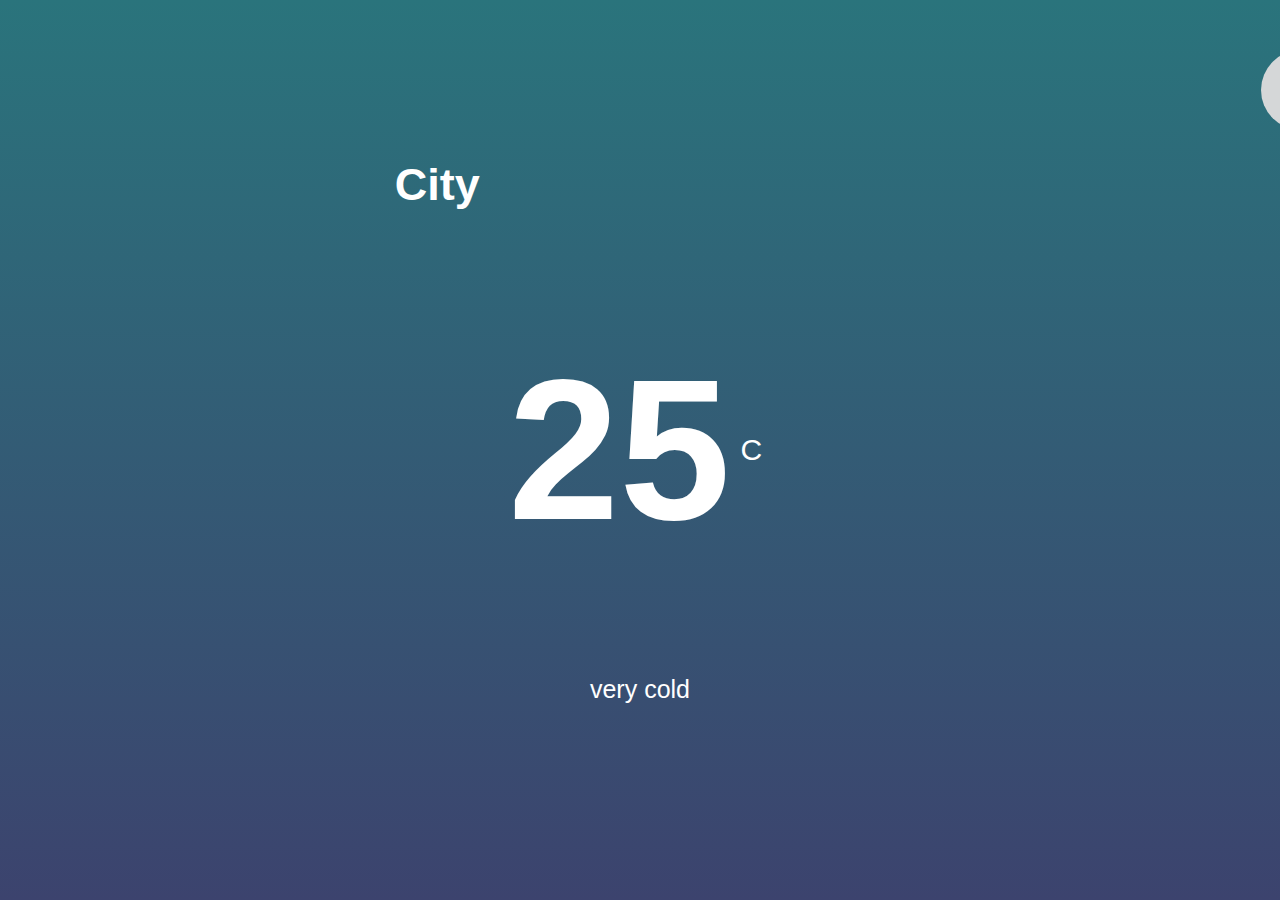
==== index.html @ f359d75b "Initialise the start of the weather application" ====
<!DOCTYPE html>
<html>
    <head>
        <title>Weather App</title>
        <link rel="stylesheet" href="style.css">
    </head>
    <body>
        <!-- Set up search box -->
        <link rel="stylesheet" href="https://maxcdn.bootstrapcdn.com/font-awesome/4.7.0/css/font-awesome.min.css">
        <div class="wrapper">
            <div class="search-box">
                <input type="text" placeholder="Search" class="input">
                <div class="btn">
                     <i class="fa fa-search" aria-hidden="true"></i>
                </div>
            </div>
        </div>
        <script src="https://cdnjs.cloudflare.com/ajax/libs/jquery/3.2.1/jquery.min.js"></script>

        <!-- Set up weather information -->
        <div class="location">
            <h1 class="city">City</h1>
            <canvas class="icon" width="128" height="128"></canvas>
        </div>
        <div class="temperature">
            <div class="degree-section">
                <h1 class="temperature-degree">25</h1>
                <span class="degree-symbol">C</span>
            </div>
            <div class="conditions">very cold</div>
        </div>
        <script src="app.js"></script>
        <script src="skycons.js"></script>
    </body>
</html>
---- style.css ----
*{
    margin: 0;
    padding: 0;
    box-sizing: border-box;
    user-select: none;
}

body{
    height: 100vh;
    display: flex;
    justify-content: center;
    flex-direction: column;
    align-items: center;
    background: linear-gradient(rgb(42, 116, 124), rgb(60, 67, 110));
    font-family: sans-serif;
    color: white;
}

.location,
.temperature{
    height: 30vh;
    width: 40%;
    display: flex;
    justify-content: space-around;
    align-items: center;
}

.location{
  position: absolute;
  top: 50px;
  width: 60%;
}

.temperature{
    flex-direction: column;
}

.city{
  font-size: 45px;
}

.degree-section{
    display: flex;
    align-items: center;
    cursor: pointer;
}

.degree-section span{
    margin: 10px;
    font-size: 30px;
}

.degree-section h1{
    font-size: 200px;
}

.conditions{
  position: absolute;
  top: 675px;
  font-size: 25px;
}

/* Styling code for search box */
.wrapper {
    position: absolute;
    top: 90px;
    left: 79%;
    transform: translate(-50%, -50%);
  }
   
  .search-box {
    width: 750px;
    height: 100px;
    position: relative;
  }
   
  .input {
    position: absolute;
    top: 20px;
    right: 50px;
    box-sizing: border-box;
    width: 0px;
    height: 63px;
    padding: 0 20px;
    outline: none;
    font-size: 18px;
    border-radius: 50px;
    color: #333;
    border: 3px solid rgb(213, 215, 216);
    transition: all 0.8s ease;
  }
   
  .btn {
    position: absolute;
    width: 80px;
    height: 80px;
    background: rgb(213, 215, 216);
    border-radius: 50%;
    right: 45px;
    top: 10px;
    cursor: pointer;
    text-align: center;
    line-height: 80px;
    font-size: 20px;
    color: #fff;
    transition: all 0.8s ease;
  }
   
  .input.active {
    width: 350px;
    right: 100px;
  }
   
  .btn.animate {
    transform: rotate(-360deg);
    right: 100px;
  }
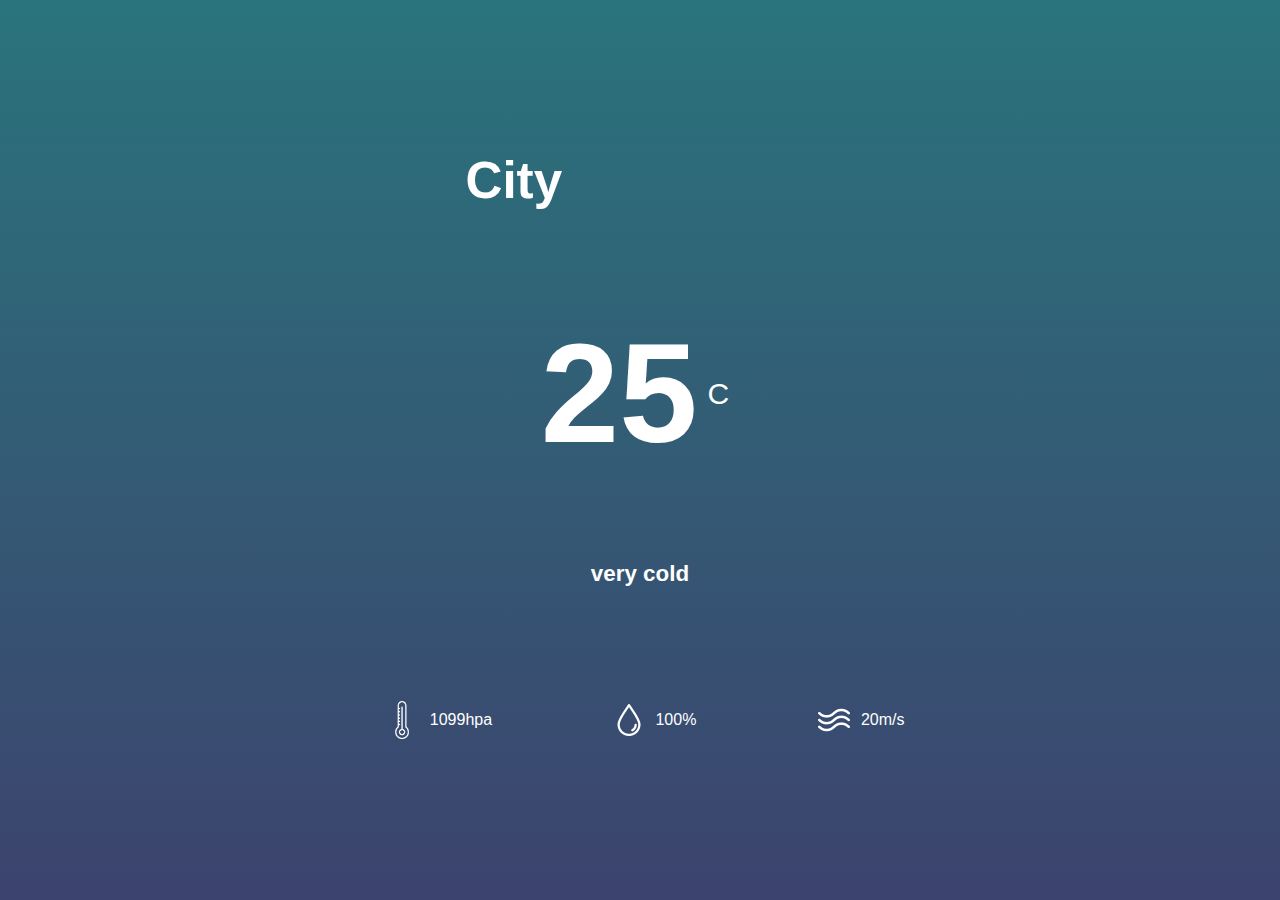
==== commit 7487fb68: "Added eatra weather information and responsiveness" ====
--- a/index.html
+++ b/index.html
@@ -1,34 +1,61 @@
 <!DOCTYPE html>
 <html>
     <head>
+        <link rel="stylesheet" href="style.css">
+        <link rel="stylesheet" href="https://maxcdn.bootstrapcdn.com/font-awesome/4.7.0/css/font-awesome.min.css">
         <title>Weather App</title>
-        <link rel="stylesheet" href="style.css">
     </head>
     <body>
-        <!-- Set up search box -->
-        <link rel="stylesheet" href="https://maxcdn.bootstrapcdn.com/font-awesome/4.7.0/css/font-awesome.min.css">
-        <div class="wrapper">
-            <div class="search-box">
-                <input type="text" placeholder="Search" class="input">
-                <div class="btn">
-                     <i class="fa fa-search" aria-hidden="true"></i>
+        <div class="left-section">
+            <div class="theme-section">
+
+            </div>
+        </div>
+        <div class="middle-section">
+            <!-- Weather Location -->
+            <div class="location-section">
+                <h1 class="city">City</h1>
+                <canvas class="weather-icon" width="128" height="128"></canvas>
+            </div>
+            <!-- Weather Temperature -->
+            <div class="temperature-section">
+                <div class="degree-section">
+                    <h1 class="temperature-degree">25</h1>
+                    <span class="degree-symbol">C</span>
+                </div>
+                <div class="conditions">very cold</div>
+            </div>
+            <!-- Extra Weather Information -->
+            <div class="other-section">
+                <div class="pressure">
+                    <svg width="0" height="0" xmlns="http://www.w3.org/2000/svg" xmlns:xlink="http://www.w3.org/1999/xlink"> 
+                        <img class="pressure-icon" src="images/thermometer.png" alt="thermometer" /> 
+                    </svg>
+                    <span class="pressure-text">1099hpa</span>
+                </div>
+                <div class="humidity">
+                    <svg width="0" height="0" xmlns="http://www.w3.org/2000/svg" xmlns:xlink="http://www.w3.org/1999/xlink"> 
+                        <img class="humidity-icon" src="images/water-drop.png" alt="water drop" /> 
+                    </svg>
+                    <span class="humidity-text">100%</span>
+                </div>
+                <div class="wind-speed">
+                    <svg width="0" height="0" xmlns="http://www.w3.org/2000/svg" xmlns:xlink="http://www.w3.org/1999/xlink"> 
+                        <img class="wind-speed-icon" src="images/wind.png" alt="wind" /> 
+                    </svg>
+                    <span class="wind-speed-text">20m/s</span>
                 </div>
             </div>
         </div>
+        <div class="right-section">
+            <!-- Search Box -->
+            <div class="search-section">
+                <!-- <input type="text" placeholder="Search" class="search-box"> -->
+            </div>
+        </div>
+
+        <!-- JavaScript Files -->
         <script src="https://cdnjs.cloudflare.com/ajax/libs/jquery/3.2.1/jquery.min.js"></script>
-
-        <!-- Set up weather information -->
-        <div class="location">
-            <h1 class="city">City</h1>
-            <canvas class="icon" width="128" height="128"></canvas>
-        </div>
-        <div class="temperature">
-            <div class="degree-section">
-                <h1 class="temperature-degree">25</h1>
-                <span class="degree-symbol">C</span>
-            </div>
-            <div class="conditions">very cold</div>
-        </div>
         <script src="app.js"></script>
         <script src="skycons.js"></script>
     </body>
--- a/style.css
+++ b/style.css
@@ -1,42 +1,75 @@
 *{
-    margin: 0;
-    padding: 0;
-    box-sizing: border-box;
-    user-select: none;
+  margin: 0;
+  padding: 0;
+  box-sizing: border-box;
+  user-select: none;
 }
 
 body{
-    height: 100vh;
-    display: flex;
-    justify-content: center;
-    flex-direction: column;
-    align-items: center;
-    background: linear-gradient(rgb(42, 116, 124), rgb(60, 67, 110));
-    font-family: sans-serif;
-    color: white;
+  height: 100vh;
+  display: flex;
+  flex-direction: row;
+  background: linear-gradient(rgb(42, 116, 124), rgb(60, 67, 110));
+  font-family: sans-serif;
+  color: white;
 }
 
-.location,
-.temperature{
-    height: 30vh;
-    width: 40%;
-    display: flex;
-    justify-content: space-around;
-    align-items: center;
+.left-section, .middle-section, .right-section{
+  height: 100vh;
+  display: flex;
+  flex-direction: column;
 }
 
-.location{
-  position: absolute;
-  top: 50px;
-  width: 60%;
+.left-section, .right-section{
+  width: 25%;
 }
 
-.temperature{
-    flex-direction: column;
+.middle-section{
+  justify-content: center;
+  align-items: center;
+  width: 50%;
+}
+
+.location-section{
+  height: 20vh;
+  width: 80%;
+}
+
+.temperature-section{
+  height: 40vh;
+  width: 100%;
+  flex-direction: column;
+}
+
+.location-section,
+.temperature-section{
+  display: flex;
+  justify-content: space-around;
+  align-items: center;
+}
+
+.other-section{
+  width: 100%;
+  height: 20vh;
+  display: flex;
+  flex-direction: row;
+  justify-content: space-around;
+  align-items: center;
+}
+
+.humidity, .pressure, .wind-speed{
+  display: flex;
+  justify-content: space-around;
+  align-items: center;
+  font-size: 1.25vw;
+}
+
+.humidity-icon, .pressure-icon, .wind-speed-icon{
+  width: 30%;
 }
 
 .city{
-  font-size: 45px;
+  font-size: 4vw;
 }
 
 .degree-section{
@@ -51,16 +84,18 @@
 }
 
 .degree-section h1{
-    font-size: 200px;
+    font-size: 11vw;
 }
 
 .conditions{
-  position: absolute;
-  top: 675px;
-  font-size: 25px;
+  font-size: 1.75vw;
+  font-weight: bold;
+}
+.weather-icon{
+  width: 17.5%;
 }
 
-/* Styling code for search box */
+/* Styling code for search box 
 .wrapper {
     position: absolute;
     top: 90px;
@@ -114,4 +149,5 @@
   .btn.animate {
     transform: rotate(-360deg);
     right: 100px;
-  }+  }
+  */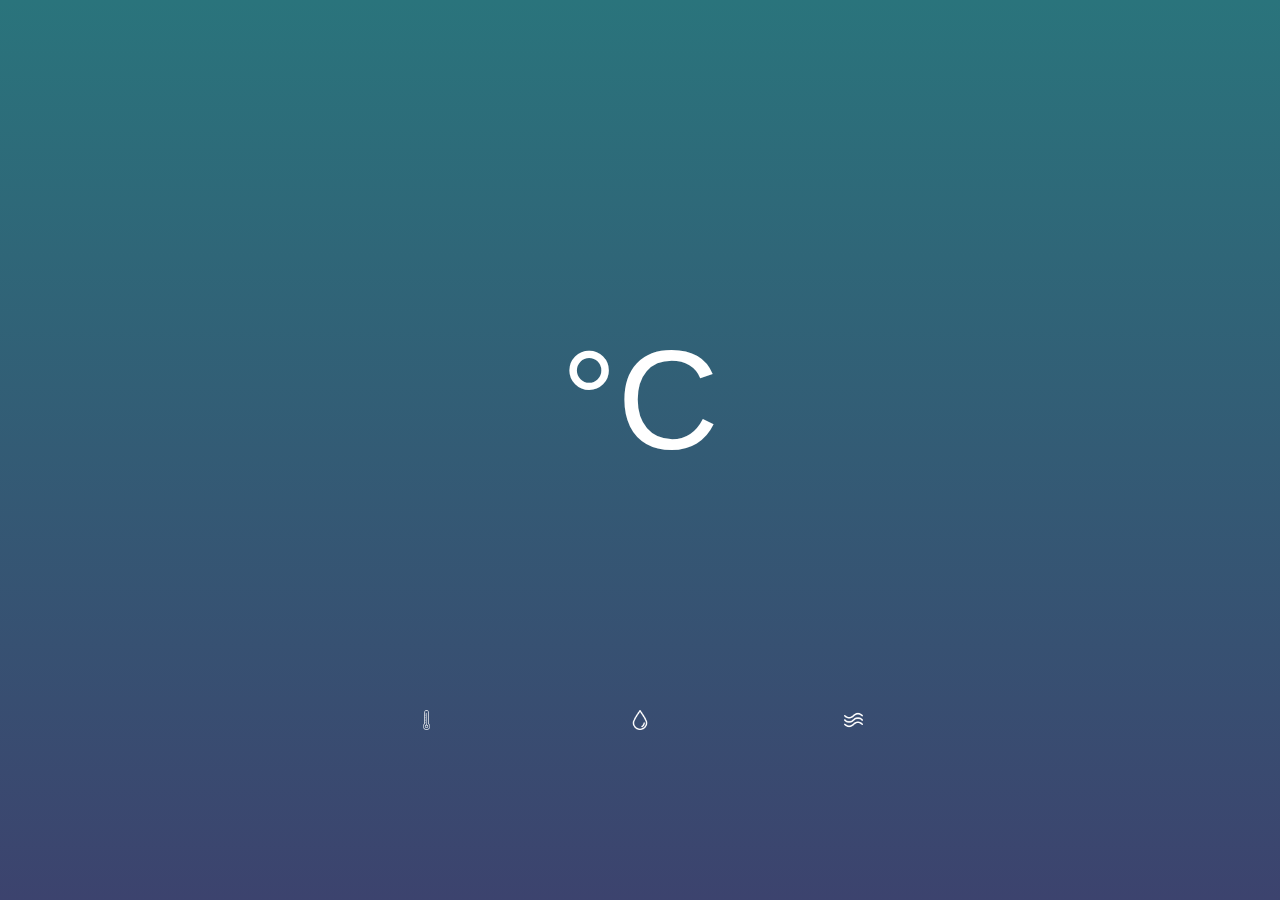
==== commit f73259f5: "Temperature conversion upon clicking the temperature" ====
--- a/index.html
+++ b/index.html
@@ -2,8 +2,8 @@
 <html>
     <head>
         <link rel="stylesheet" href="style.css">
-        <link rel="stylesheet" href="https://maxcdn.bootstrapcdn.com/font-awesome/4.7.0/css/font-awesome.min.css">
-        <title>Weather App</title>
+        <link rel="shortcut icon" type="image/png" href="images/favicon.png">
+        <title>New Zealand Weather</title>
     </head>
     <body>
         <div class="left-section">
@@ -14,16 +14,16 @@
         <div class="middle-section">
             <!-- Weather Location -->
             <div class="location-section">
-                <h1 class="city">City</h1>
+                <h1 class="city"></h1>
                 <canvas class="weather-icon" width="128" height="128"></canvas>
             </div>
             <!-- Weather Temperature -->
             <div class="temperature-section">
                 <div class="degree-section">
-                    <h1 class="temperature-degree">25</h1>
-                    <span class="degree-symbol">C</span>
+                    <h1 class="temperature-degree"></h1>
+                    <span class="degree-symbol">°C</span>
                 </div>
-                <div class="conditions">very cold</div>
+                <div class="conditions"></div>
             </div>
             <!-- Extra Weather Information -->
             <div class="other-section">
@@ -31,19 +31,19 @@
                     <svg width="0" height="0" xmlns="http://www.w3.org/2000/svg" xmlns:xlink="http://www.w3.org/1999/xlink"> 
                         <img class="pressure-icon" src="images/thermometer.png" alt="thermometer" /> 
                     </svg>
-                    <span class="pressure-text">1099hpa</span>
+                    <span class="pressure-text"></span>
                 </div>
                 <div class="humidity">
                     <svg width="0" height="0" xmlns="http://www.w3.org/2000/svg" xmlns:xlink="http://www.w3.org/1999/xlink"> 
                         <img class="humidity-icon" src="images/water-drop.png" alt="water drop" /> 
                     </svg>
-                    <span class="humidity-text">100%</span>
+                    <span class="humidity-text"></span>
                 </div>
                 <div class="wind-speed">
                     <svg width="0" height="0" xmlns="http://www.w3.org/2000/svg" xmlns:xlink="http://www.w3.org/1999/xlink"> 
                         <img class="wind-speed-icon" src="images/wind.png" alt="wind" /> 
                     </svg>
-                    <span class="wind-speed-text">20m/s</span>
+                    <span class="wind-speed-text"></span>
                 </div>
             </div>
         </div>
@@ -55,7 +55,6 @@
         </div>
 
         <!-- JavaScript Files -->
-        <script src="https://cdnjs.cloudflare.com/ajax/libs/jquery/3.2.1/jquery.min.js"></script>
         <script src="app.js"></script>
         <script src="skycons.js"></script>
     </body>
--- a/style.css
+++ b/style.css
@@ -79,8 +79,7 @@
 }
 
 .degree-section span{
-    margin: 10px;
-    font-size: 30px;
+    font-size: 11vw;
 }
 
 .degree-section h1{
